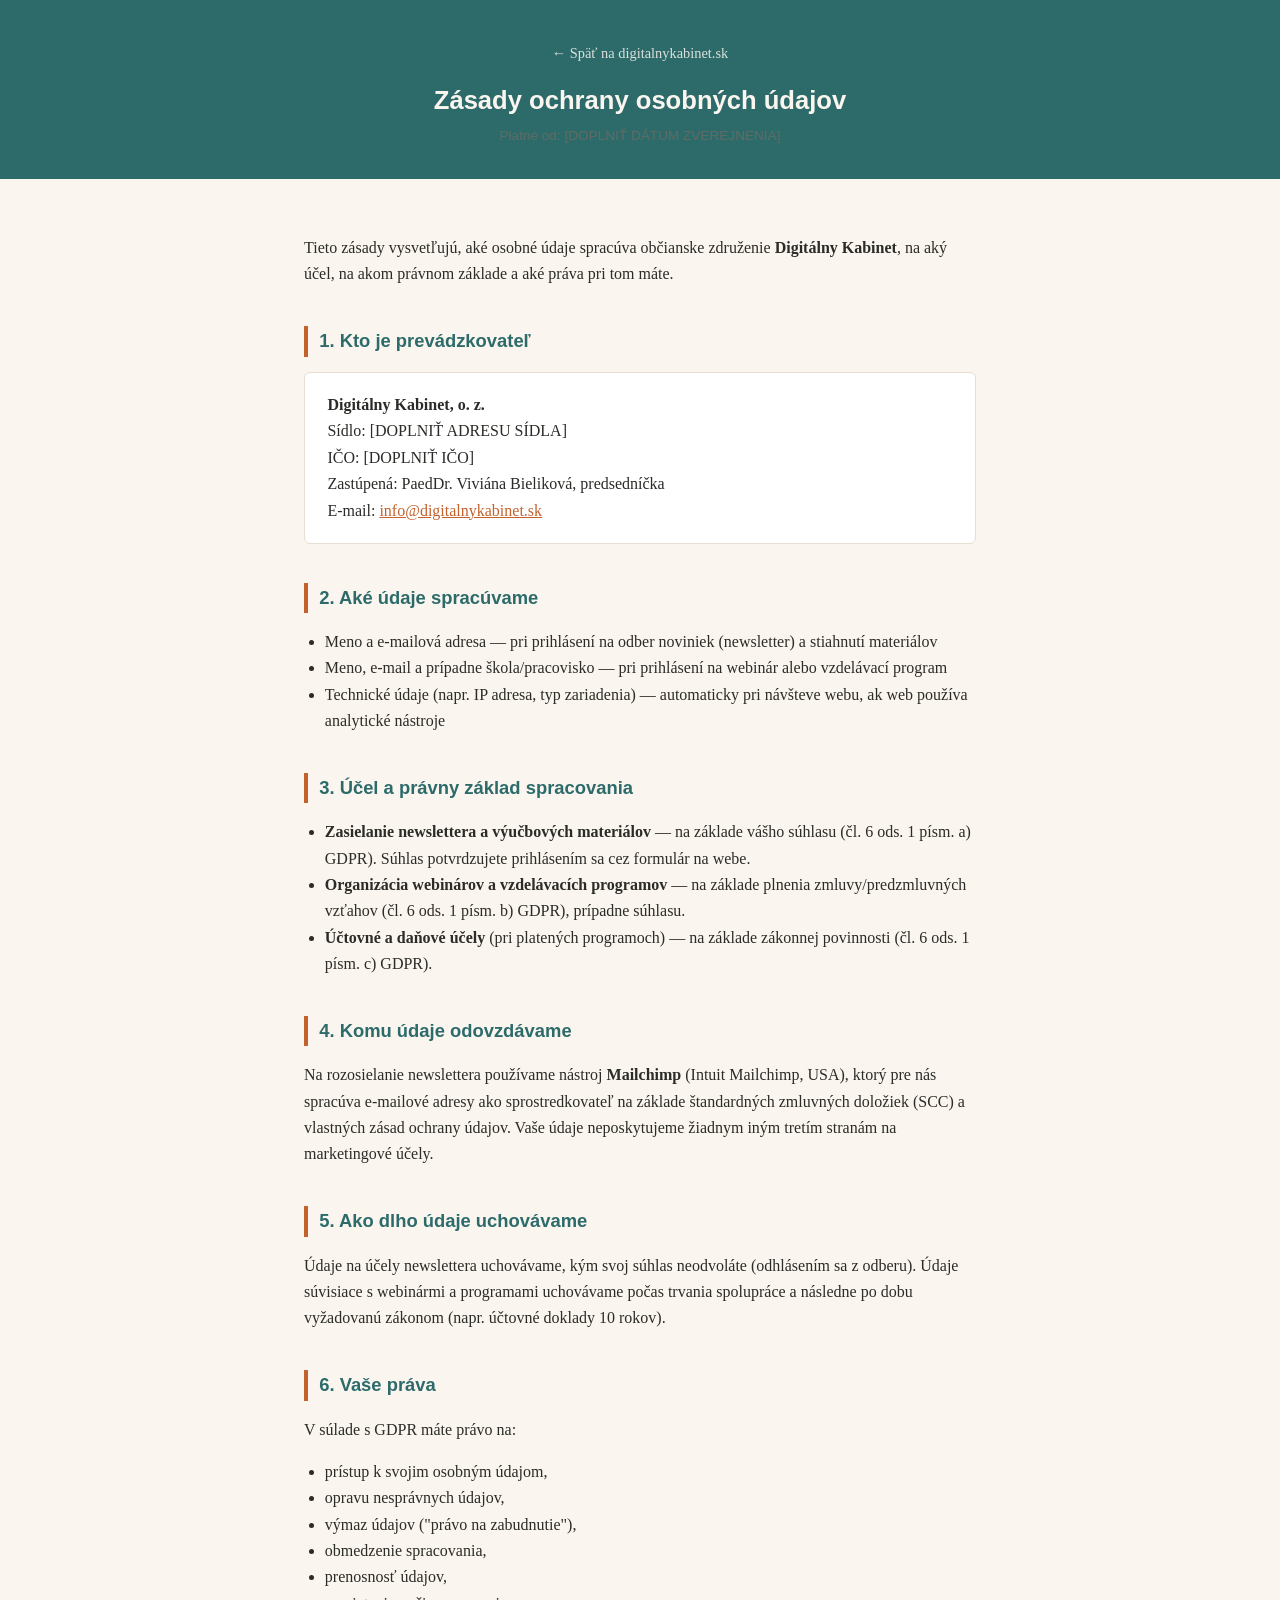
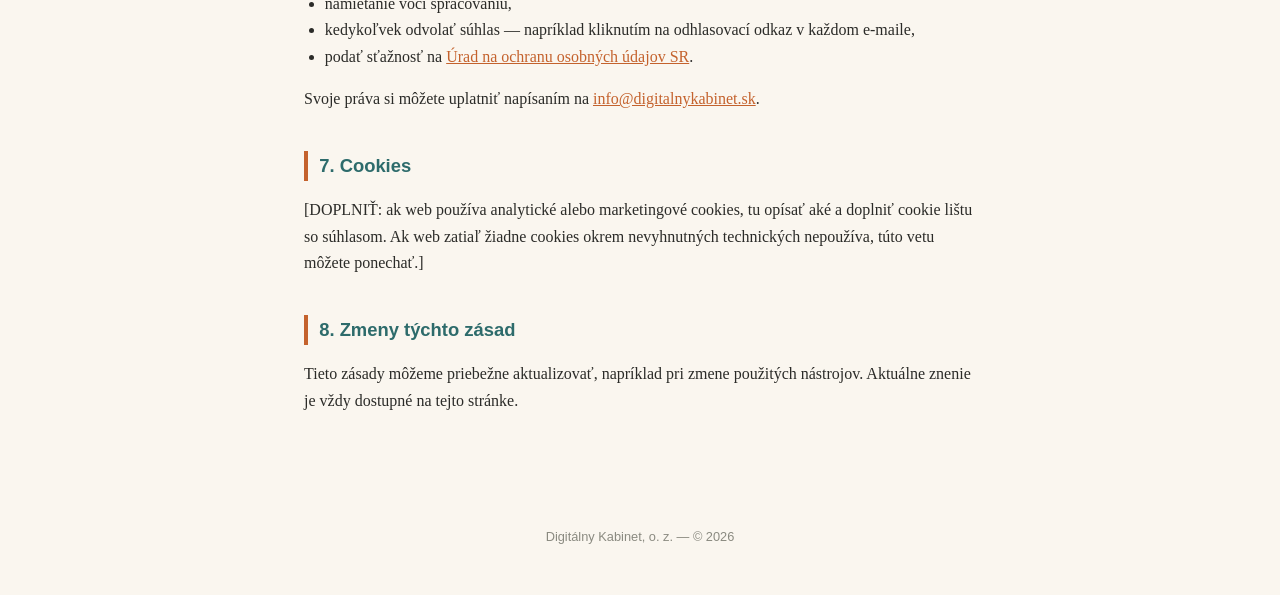
==== ochrana-udajov.html @ 3b57ad6b "Ochrana údajov" ====
<!DOCTYPE html>
<html lang="sk">
<head>
<meta charset="UTF-8">
<meta name="viewport" content="width=device-width, initial-scale=1.0">
<title>Zásady ochrany osobných údajov — Digitálny Kabinet</title>
<meta name="description" content="Zásady ochrany osobných údajov občianskeho združenia Digitálny Kabinet.">
<style>
  :root{
    --teal:#2D6B6B;
    --teal-light:#4A9B9B;
    --terracotta:#C4622D;
    --cream:#FAF6EF;
    --text:#2B2B28;
  }
  *{box-sizing:border-box;}
  body{
    margin:0;
    background:var(--cream);
    color:var(--text);
    font-family:"Georgia","Iowan Old Style",serif;
    line-height:1.65;
  }
  header{
    background:var(--teal);
    color:var(--cream);
    padding:2.5rem 1.5rem 2rem;
    text-align:center;
  }
  header a{
    color:var(--cream);
    text-decoration:none;
    font-size:0.9rem;
    opacity:0.85;
  }
  header h1{
    font-family:"Helvetica Neue",Arial,sans-serif;
    font-weight:600;
    font-size:1.6rem;
    margin:0.8rem 0 0.2rem;
  }
  header p{
    font-family:"Helvetica Neue",Arial,sans-serif;
    font-size:0.9rem;
    opacity:0.85;
    margin:0;
  }
  main{
    max-width:720px;
    margin:0 auto;
    padding:2.5rem 1.5rem 4rem;
  }
  h2{
    font-family:"Helvetica Neue",Arial,sans-serif;
    color:var(--teal);
    font-size:1.15rem;
    border-left:4px solid var(--terracotta);
    padding-left:0.7rem;
    margin-top:2.4rem;
  }
  p, li{ font-size:1rem; }
  ul{ padding-left:1.3rem; }
  .meta{
    font-family:"Helvetica Neue",Arial,sans-serif;
    font-size:0.85rem;
    color:#6b6b64;
  }
  .box{
    background:#fff;
    border:1px solid #e6ded0;
    border-radius:6px;
    padding:1.2rem 1.4rem;
    margin-top:0.5rem;
  }
  footer{
    text-align:center;
    font-family:"Helvetica Neue",Arial,sans-serif;
    font-size:0.8rem;
    color:#8a8a80;
    padding:2rem 1rem 3rem;
  }
  a{ color:var(--terracotta); }
</style>
</head>
<body>

<header>
  <a href="/">← Späť na digitalnykabinet.sk</a>
  <h1>Zásady ochrany osobných údajov</h1>
  <p class="meta">Platné od: [DOPLNIŤ DÁTUM ZVEREJNENIA]</p>
</header>

<main>

  <p>Tieto zásady vysvetľujú, aké osobné údaje spracúva občianske združenie <strong>Digitálny Kabinet</strong>, na aký účel, na akom právnom základe a aké práva pri tom máte.</p>

  <h2>1. Kto je prevádzkovateľ</h2>
  <div class="box">
    <p style="margin:0">
      <strong>Digitálny Kabinet, o. z.</strong><br>
      Sídlo: [DOPLNIŤ ADRESU SÍDLA]<br>
      IČO: [DOPLNIŤ IČO]<br>
      Zastúpená: PaedDr. Viviána Bieliková, predsedníčka<br>
      E-mail: <a href="mailto:info@digitalnykabinet.sk">info@digitalnykabinet.sk</a>
    </p>
  </div>

  <h2>2. Aké údaje spracúvame</h2>
  <ul>
    <li>Meno a e-mailová adresa — pri prihlásení na odber noviniek (newsletter) a stiahnutí materiálov</li>
    <li>Meno, e-mail a prípadne škola/pracovisko — pri prihlásení na webinár alebo vzdelávací program</li>
    <li>Technické údaje (napr. IP adresa, typ zariadenia) — automaticky pri návšteve webu, ak web používa analytické nástroje</li>
  </ul>

  <h2>3. Účel a právny základ spracovania</h2>
  <ul>
    <li><strong>Zasielanie newslettera a výučbových materiálov</strong> — na základe vášho súhlasu (čl. 6 ods. 1 písm. a) GDPR). Súhlas potvrdzujete prihlásením sa cez formulár na webe.</li>
    <li><strong>Organizácia webinárov a vzdelávacích programov</strong> — na základe plnenia zmluvy/predzmluvných vzťahov (čl. 6 ods. 1 písm. b) GDPR), prípadne súhlasu.</li>
    <li><strong>Účtovné a daňové účely</strong> (pri platených programoch) — na základe zákonnej povinnosti (čl. 6 ods. 1 písm. c) GDPR).</li>
  </ul>

  <h2>4. Komu údaje odovzdávame</h2>
  <p>Na rozosielanie newslettera používame nástroj <strong>Mailchimp</strong> (Intuit Mailchimp, USA), ktorý pre nás spracúva e-mailové adresy ako sprostredkovateľ na základe štandardných zmluvných doložiek (SCC) a vlastných zásad ochrany údajov. Vaše údaje neposkytujeme žiadnym iným tretím stranám na marketingové účely.</p>

  <h2>5. Ako dlho údaje uchovávame</h2>
  <p>Údaje na účely newslettera uchovávame, kým svoj súhlas neodvoláte (odhlásením sa z odberu). Údaje súvisiace s webinármi a programami uchovávame počas trvania spolupráce a následne po dobu vyžadovanú zákonom (napr. účtovné doklady 10 rokov).</p>

  <h2>6. Vaše práva</h2>
  <p>V súlade s GDPR máte právo na:</p>
  <ul>
    <li>prístup k svojim osobným údajom,</li>
    <li>opravu nesprávnych údajov,</li>
    <li>výmaz údajov ("právo na zabudnutie"),</li>
    <li>obmedzenie spracovania,</li>
    <li>prenosnosť údajov,</li>
    <li>namietanie voči spracovaniu,</li>
    <li>kedykoľvek odvolať súhlas — napríklad kliknutím na odhlasovací odkaz v každom e-maile,</li>
    <li>podať sťažnosť na <a href="https://dataprotection.gov.sk" target="_blank" rel="noopener">Úrad na ochranu osobných údajov SR</a>.</li>
  </ul>
  <p>Svoje práva si môžete uplatniť napísaním na <a href="mailto:info@digitalnykabinet.sk">info@digitalnykabinet.sk</a>.</p>

  <h2>7. Cookies</h2>
  <p>[DOPLNIŤ: ak web používa analytické alebo marketingové cookies, tu opísať aké a doplniť cookie lištu so súhlasom. Ak web zatiaľ žiadne cookies okrem nevyhnutných technických nepoužíva, túto vetu môžete ponechať.]</p>

  <h2>8. Zmeny týchto zásad</h2>
  <p>Tieto zásady môžeme priebežne aktualizovať, napríklad pri zmene použitých nástrojov. Aktuálne znenie je vždy dostupné na tejto stránke.</p>

</main>

<footer>
  Digitálny Kabinet, o. z. — © 2026
</footer>

</body>
</html>
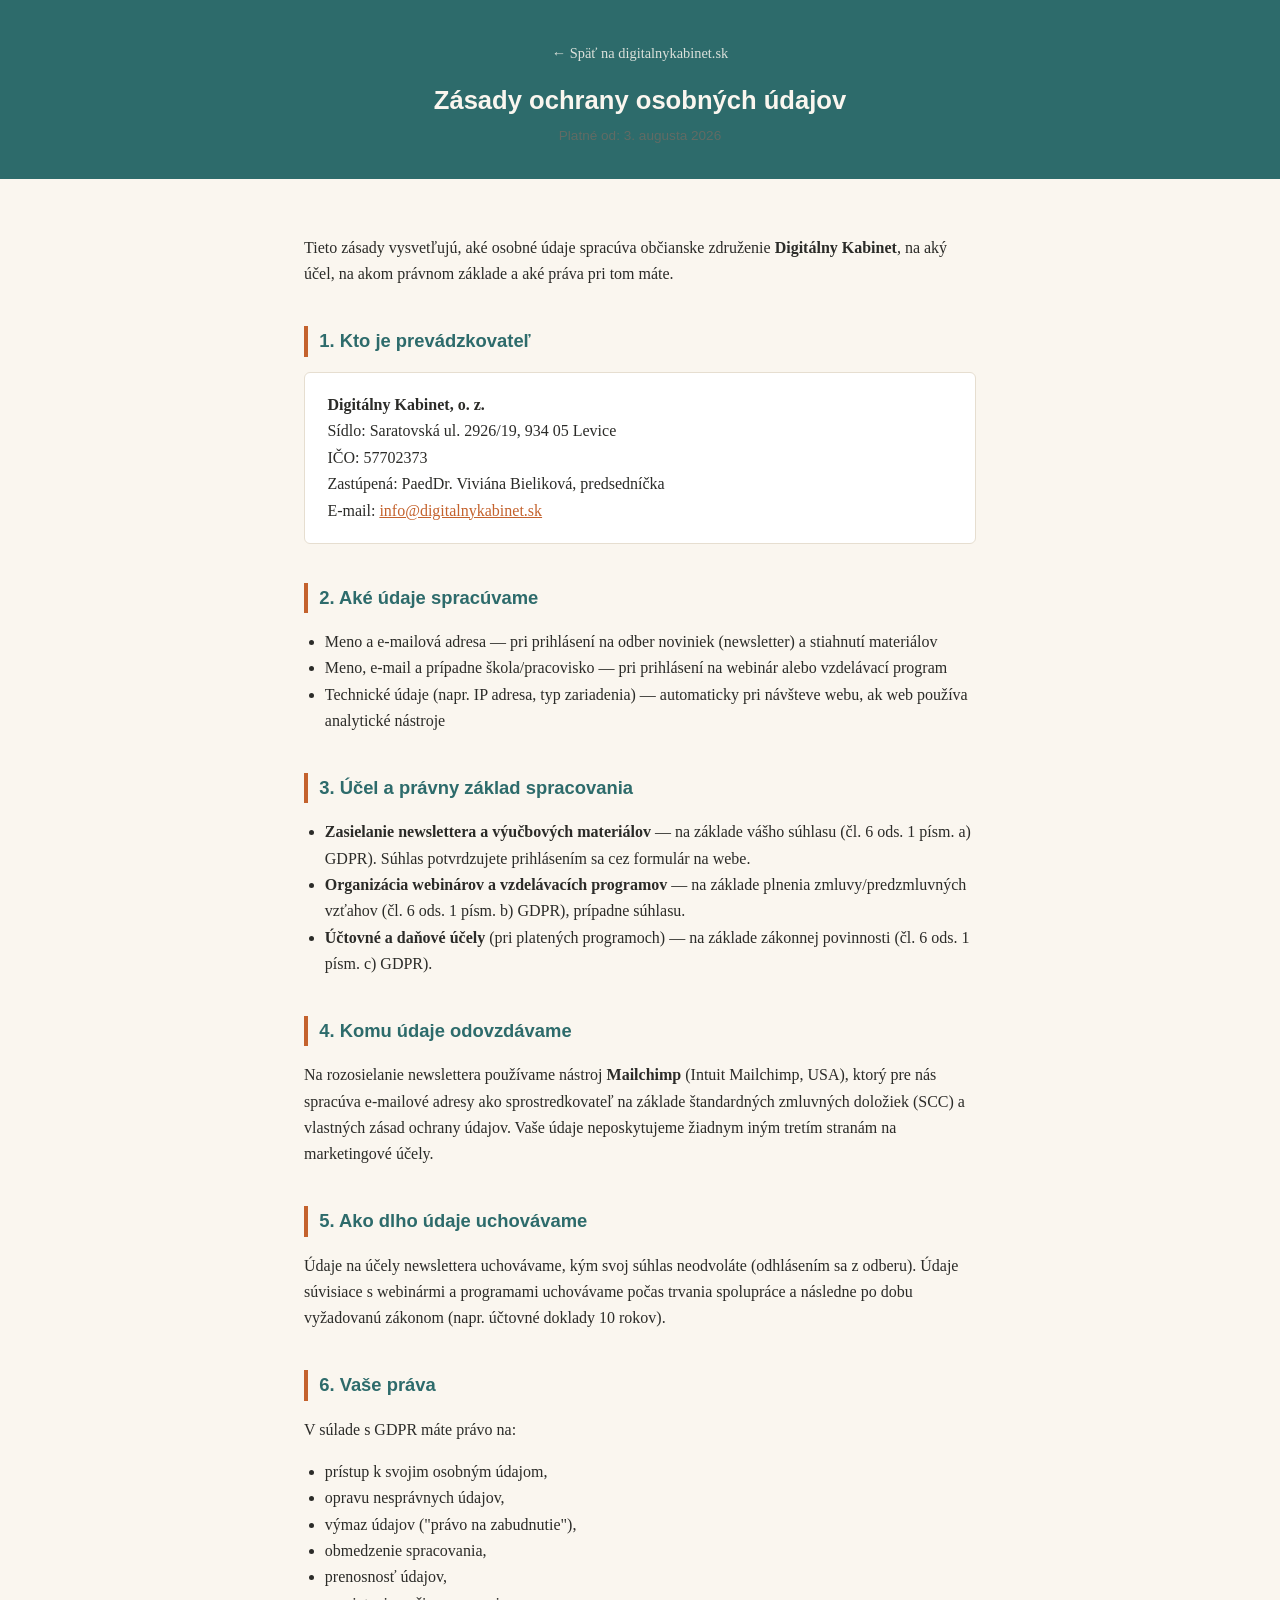
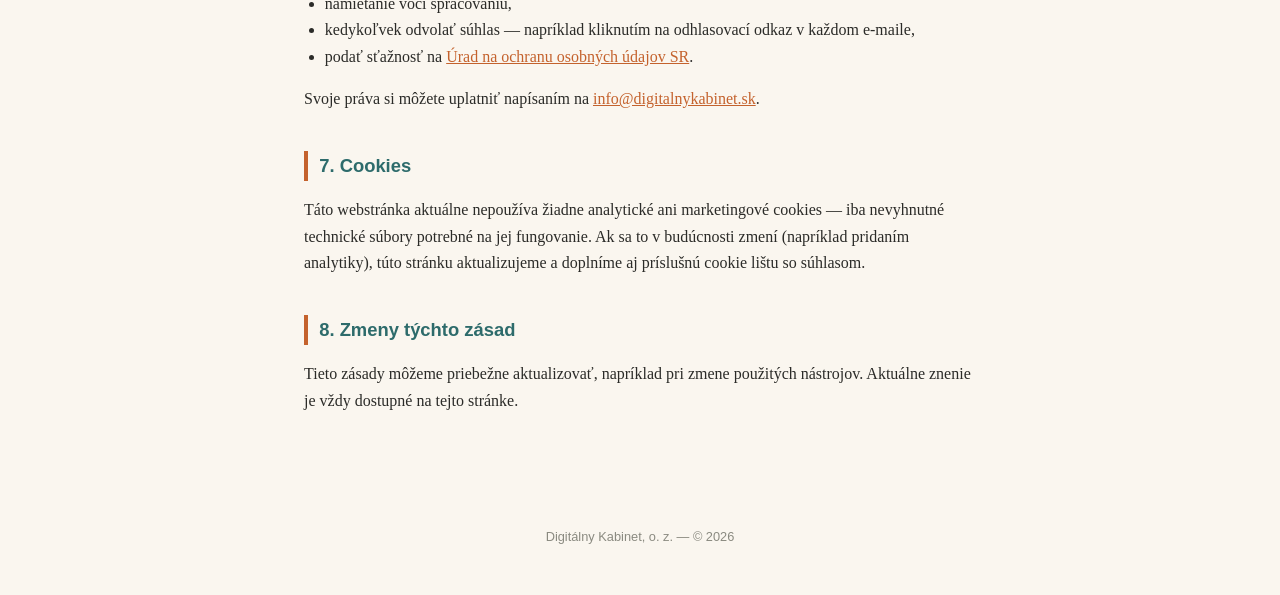
==== commit cdda59c8: "Update privacy policy details and cookie information" ====
--- a/ochrana-udajov.html
+++ b/ochrana-udajov.html
@@ -87,7 +87,7 @@
 <header>
   <a href="/">← Späť na digitalnykabinet.sk</a>
   <h1>Zásady ochrany osobných údajov</h1>
-  <p class="meta">Platné od: [DOPLNIŤ DÁTUM ZVEREJNENIA]</p>
+  <p class="meta">Platné od: 3. augusta 2026</p>
 </header>
 
 <main>
@@ -98,8 +98,8 @@
   <div class="box">
     <p style="margin:0">
       <strong>Digitálny Kabinet, o. z.</strong><br>
-      Sídlo: [DOPLNIŤ ADRESU SÍDLA]<br>
-      IČO: [DOPLNIŤ IČO]<br>
+      Sídlo: Saratovská ul. 2926/19, 934 05 Levice<br>
+      IČO: 57702373<br>
       Zastúpená: PaedDr. Viviána Bieliková, predsedníčka<br>
       E-mail: <a href="mailto:info@digitalnykabinet.sk">info@digitalnykabinet.sk</a>
     </p>
@@ -140,7 +140,7 @@
   <p>Svoje práva si môžete uplatniť napísaním na <a href="mailto:info@digitalnykabinet.sk">info@digitalnykabinet.sk</a>.</p>
 
   <h2>7. Cookies</h2>
-  <p>[DOPLNIŤ: ak web používa analytické alebo marketingové cookies, tu opísať aké a doplniť cookie lištu so súhlasom. Ak web zatiaľ žiadne cookies okrem nevyhnutných technických nepoužíva, túto vetu môžete ponechať.]</p>
+  <p>Táto webstránka aktuálne nepoužíva žiadne analytické ani marketingové cookies — iba nevyhnutné technické súbory potrebné na jej fungovanie. Ak sa to v budúcnosti zmení (napríklad pridaním analytiky), túto stránku aktualizujeme a doplníme aj príslušnú cookie lištu so súhlasom.</p>
 
   <h2>8. Zmeny týchto zásad</h2>
   <p>Tieto zásady môžeme priebežne aktualizovať, napríklad pri zmene použitých nástrojov. Aktuálne znenie je vždy dostupné na tejto stránke.</p>
